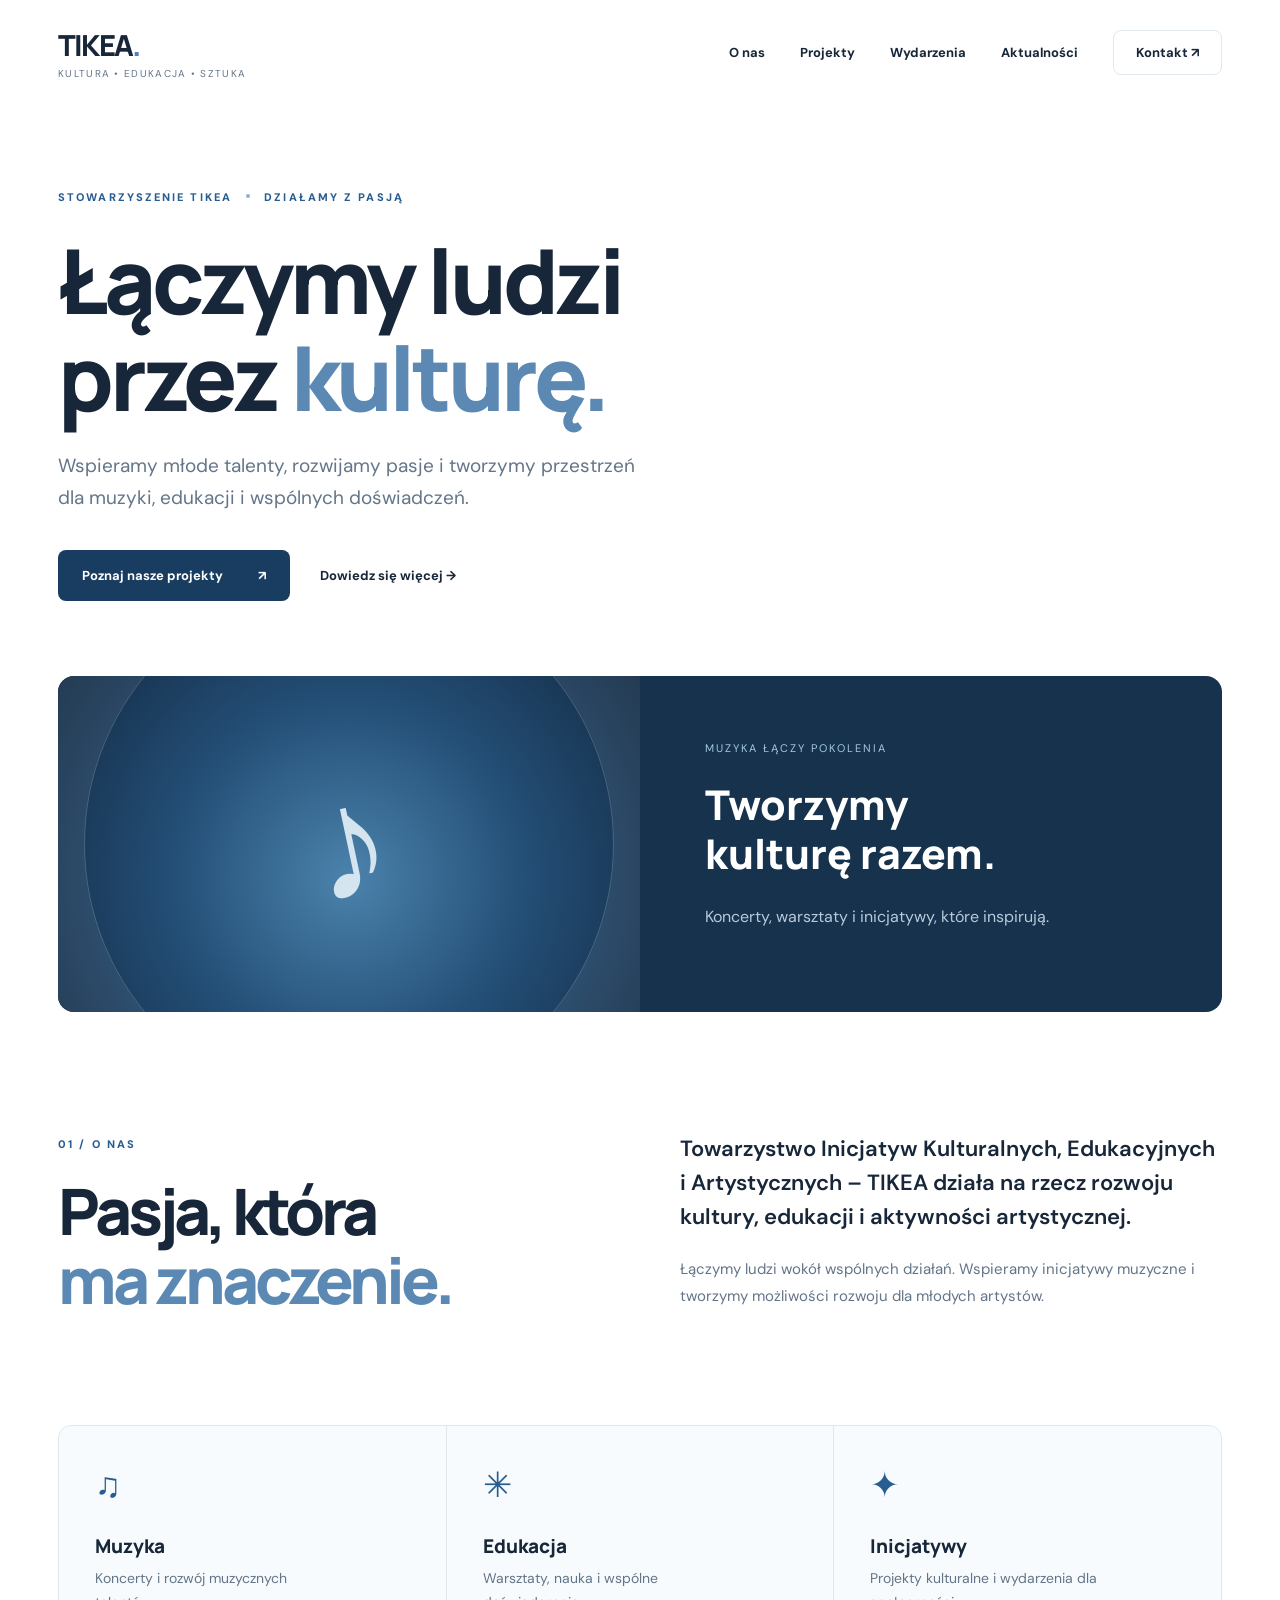
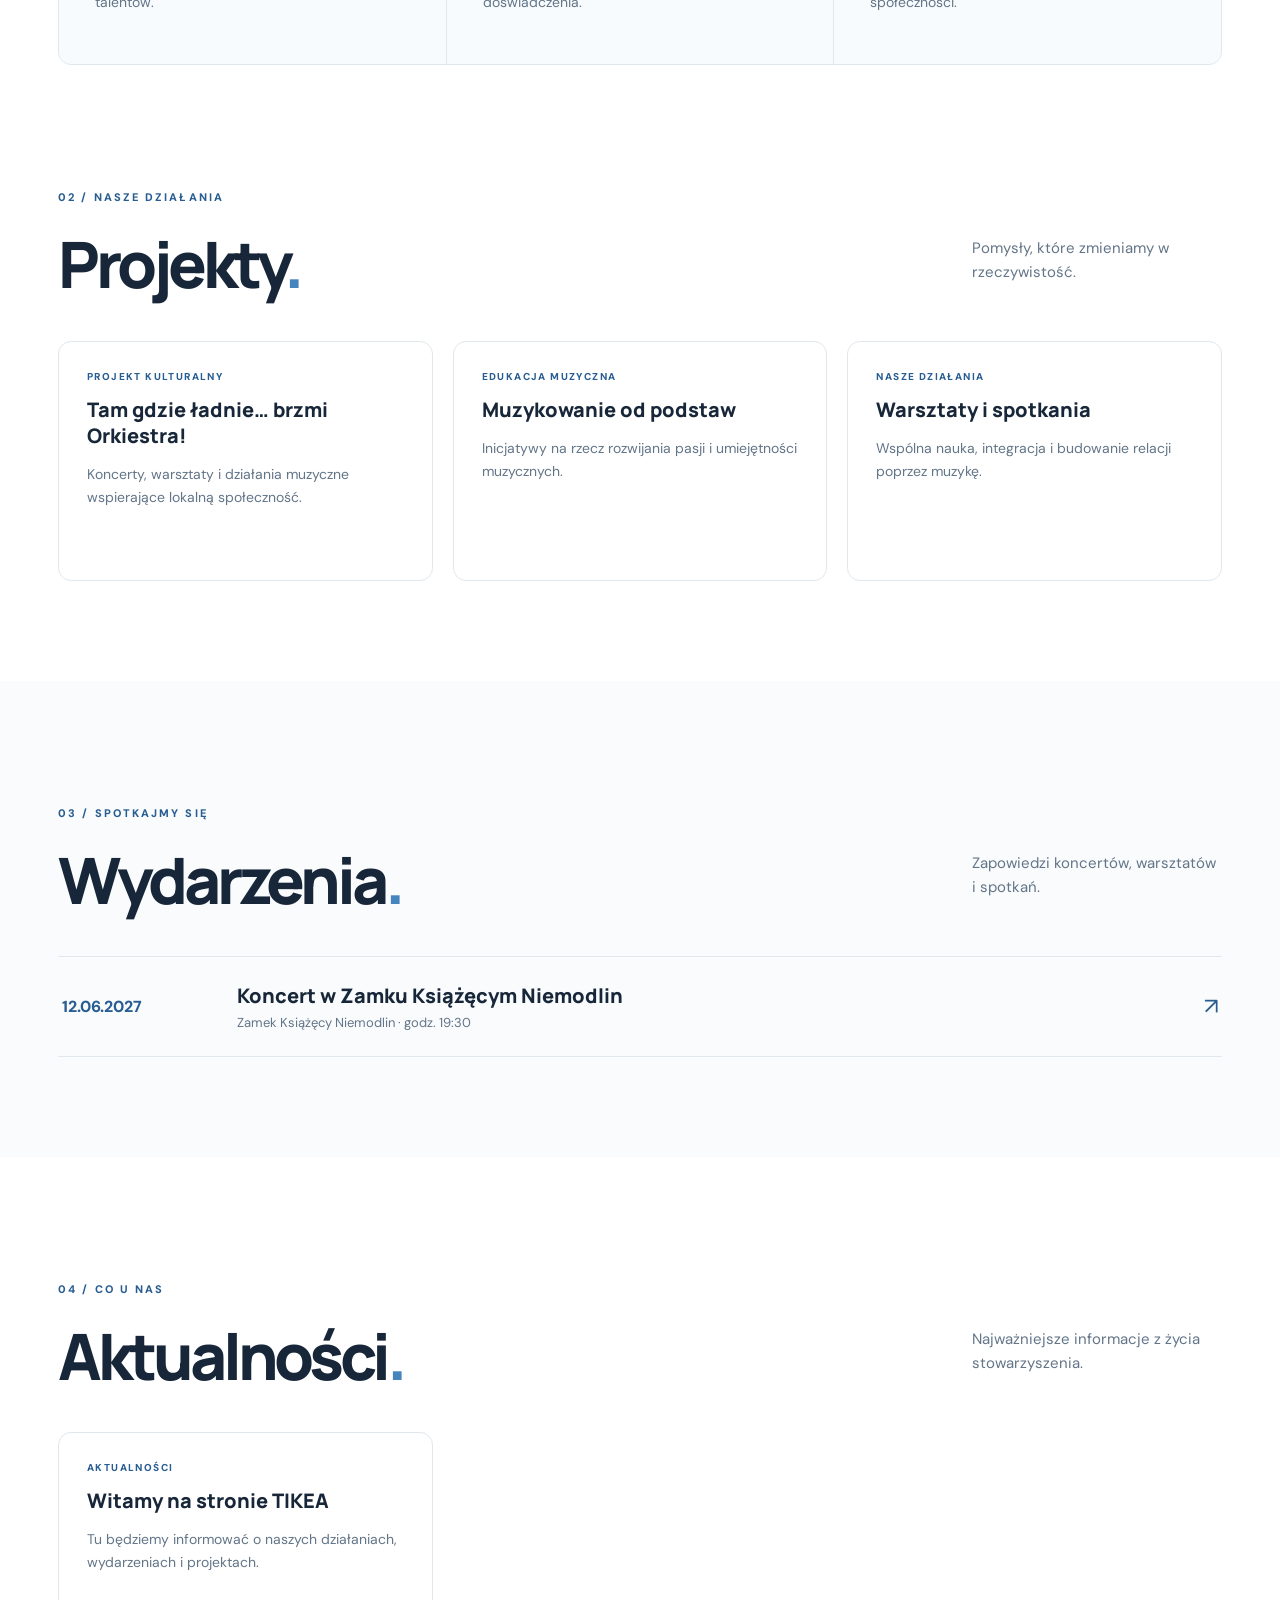
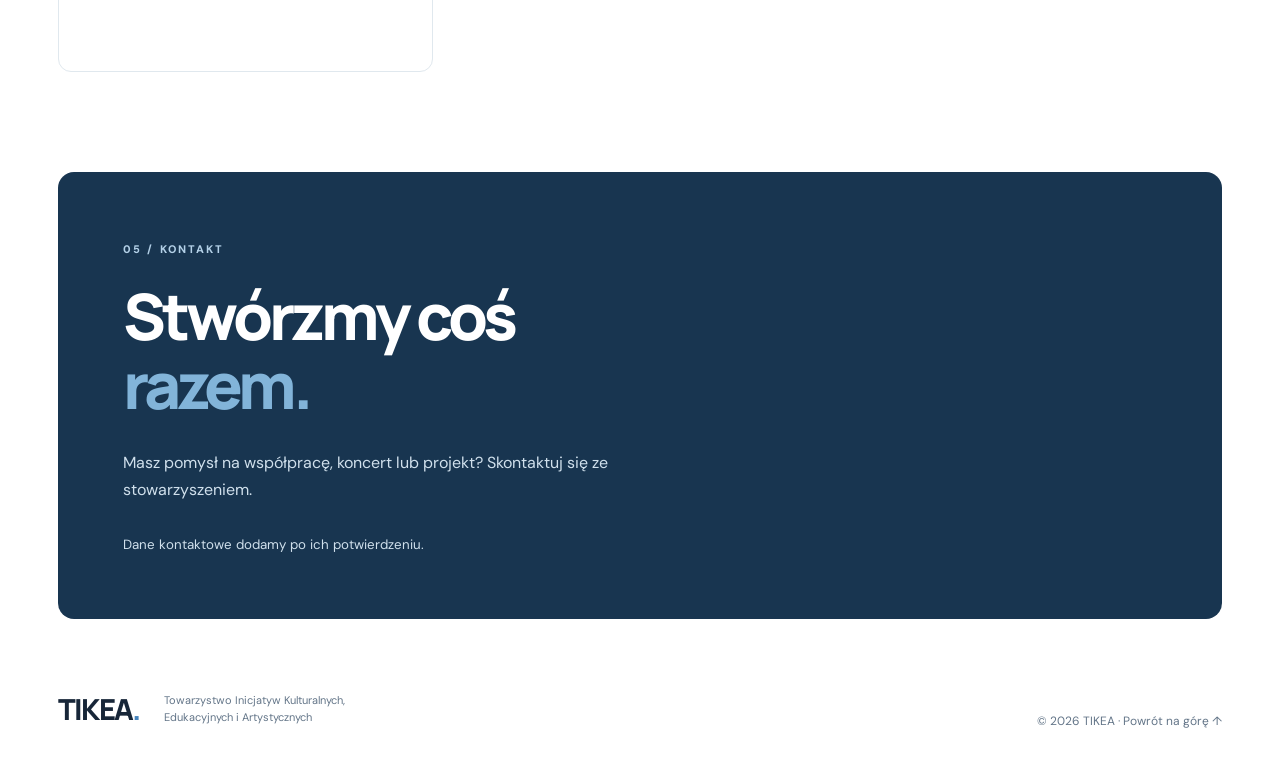
==== index.html @ 7aa43058 "Add files via upload" ====
<!doctype html><html lang="pl"><head><meta charset="utf-8"><meta name="viewport" content="width=device-width, initial-scale=1"><meta name="description" content="TIKEA – Towarzystwo Inicjatyw Kulturalnych, Edukacyjnych i Artystycznych. Kultura, edukacja, muzyka i wydarzenia."><title>TIKEA — Kultura, edukacja, sztuka</title><link rel="stylesheet" href="assets/style.css"></head><body><header class="top"><a href="#start" class="brand" aria-label="TIKEA strona główna"><b>TIKEA<span>.</span></b><small>kultura • edukacja • sztuka</small></a><button class="menu" aria-label="Otwórz menu" aria-expanded="false">☰</button><nav id="nav"><a href="#onas">O nas</a><a href="#projekty">Projekty</a><a href="#wydarzenia">Wydarzenia</a><a href="#aktualnosci">Aktualności</a><a href="#kontakt" class="navcta">Kontakt ↗</a></nav></header><main><section id="start" class="hero"><div class="eyebrow">STOWARZYSZENIE TIKEA <span class="dot"></span> DZIAŁAMY Z PASJĄ</div><h1>Łączymy ludzi<br>przez <em>kulturę.</em></h1><p>Wspieramy młode talenty, rozwijamy pasje i tworzymy przestrzeń dla muzyki, edukacji i wspólnych doświadczeń.</p><div class="actions"><a class="button" href="#projekty">Poznaj nasze projekty <span>↗</span></a><a class="textlink" href="#onas">Dowiedz się więcej →</a></div><div class="feature"><div class="feature-art" aria-hidden="true"><div class="rings"></div><span>♪</span></div><div class="feature-copy"><span>MUZYKA ŁĄCZY POKOLENIA</span><b>Tworzymy kulturę razem.</b><p>Koncerty, warsztaty i inicjatywy, które inspirują.</p></div></div></section><section id="onas" class="section about"><div><span class="section-label">01 / O NAS</span><h2>Pasja, która<br><em>ma znaczenie.</em></h2></div><div><p class="lead">Towarzystwo Inicjatyw Kulturalnych, Edukacyjnych i Artystycznych – TIKEA działa na rzecz rozwoju kultury, edukacji i aktywności artystycznej.</p><p>Łączymy ludzi wokół wspólnych działań. Wspieramy inicjatywy muzyczne i tworzymy możliwości rozwoju dla młodych artystów.</p></div></section><section class="values" aria-label="Obszary działalności"><article><span class="symbol">♫</span><h3>Muzyka</h3><p>Koncerty i rozwój muzycznych talentów.</p></article><article><span class="symbol">✳</span><h3>Edukacja</h3><p>Warsztaty, nauka i wspólne doświadczenia.</p></article><article><span class="symbol">✦</span><h3>Inicjatywy</h3><p>Projekty kulturalne i wydarzenia dla społeczności.</p></article></section><section id="projekty" class="section stack"><div class="section-header"><div><span class="section-label">02 / NASZE DZIAŁANIA</span><h2>Projekty<span class="accent">.</span></h2></div><p>Pomysły, które zmieniamy w rzeczywistość.</p></div><div id="projects" class="cards"></div></section><section id="wydarzenia" class="section stack muted"><div class="section-header"><div><span class="section-label">03 / SPOTKAJMY SIĘ</span><h2>Wydarzenia<span class="accent">.</span></h2></div><p>Zapowiedzi koncertów, warsztatów i spotkań.</p></div><div id="events" class="event-list"></div></section><section id="aktualnosci" class="section stack"><div class="section-header"><div><span class="section-label">04 / CO U NAS</span><h2>Aktualności<span class="accent">.</span></h2></div><p>Najważniejsze informacje z życia stowarzyszenia.</p></div><div id="news" class="cards"></div></section><section id="kontakt" class="contact"><span class="section-label">05 / KONTAKT</span><h2>Stwórzmy coś<br><em>razem.</em></h2><p>Masz pomysł na współpracę, koncert lub projekt? Skontaktuj się ze stowarzyszeniem.</p><div id="contact-links"></div></section></main><footer><div><b>TIKEA<span>.</span></b><small>Towarzystwo Inicjatyw Kulturalnych,<br>Edukacyjnych i Artystycznych</small></div><div>© <span id="year"></span> TIKEA · <a href="#start">Powrót na górę ↑</a></div></footer><script src="assets/app.js" defer></script></body></html>
---- assets/style.css ----
@import url('https://fonts.googleapis.com/css2?family=DM+Sans:wght@400;500;600;700&family=Manrope:wght@400;500;600;700;800&display=swap');
:root{--ink:#172638;--muted:#637588;--line:#e0e8ee;--blue:#285d92;--bg:#f9fbfc}*{box-sizing:border-box}html{scroll-behavior:smooth}body{margin:0;color:var(--ink);background:white;font-family:'DM Sans',Arial,sans-serif}h1,h2,h3,p{margin-top:0}a{color:inherit;text-decoration:none}button{font:inherit}.top{max-width:1240px;margin:auto;padding:25px 38px;display:flex;align-items:center;justify-content:space-between}.brand{display:flex;flex-direction:column;gap:2px}.brand b,footer b{font:800 29px Manrope,sans-serif;letter-spacing:-1.8px}.brand b span,footer b span,.accent{color:#4584bd}.brand small{font-size:10px;letter-spacing:1.3px;text-transform:uppercase;color:var(--muted)}nav{display:flex;gap:35px;align-items:center;font-size:13px;font-weight:700}nav>a:hover{color:var(--blue)}.navcta{border:1px solid var(--line);padding:13px 22px;border-radius:8px}.menu{display:none}.hero,.section,.contact{max-width:1240px;margin:auto;padding-left:38px;padding-right:38px}.hero{padding-top:85px}.eyebrow,.section-label{font-size:11px;letter-spacing:2.1px;font-weight:800;color:var(--blue)}.dot{display:inline-block;width:4px;height:4px;margin:0 9px 3px;background:#99adc0;border-radius:50%}h1,h2,.contact h2{font-family:Manrope,Arial,sans-serif;letter-spacing:-4px;line-height:1.08;font-weight:800}h1{font-size:clamp(51px,7vw,94px);margin:28px 0 24px}h1 em,h2 em{font-style:normal;color:#5b89b3}.hero>p{max-width:580px;color:var(--muted);font-size:19px;line-height:1.7}.actions{display:flex;gap:30px;align-items:center;margin:36px 0 75px}.button{background:#193d61;color:white;padding:17px 24px;border-radius:8px;font-weight:700;font-size:13px;display:inline-flex;gap:35px;align-items:center}.button:hover{background:#285d92}.textlink{font-size:13px;font-weight:700}.feature{border-radius:16px;overflow:hidden;display:grid;grid-template-columns:1fr 1fr;background:#17324d;min-height:320px}.feature-art{background:radial-gradient(circle at 50% 60%,#4b83ac,#244f77 49%,#132b44);position:relative;display:flex;align-items:center;justify-content:center;overflow:hidden}.feature-art span{font-size:160px;color:#d5e5f0;transform:rotate(-12deg)}.rings{position:absolute;width:530px;height:530px;border:1px solid #ffffff33;border-radius:100%;box-shadow:0 0 0 70px #ffffff0b,0 0 0 150px #ffffff08}.feature-copy{padding:65px;display:flex;flex-direction:column;justify-content:center;color:white}.feature-copy span{letter-spacing:2px;font-size:11px;color:#a4c8e1}.feature-copy b{font:800 clamp(29px,3.2vw,46px)/1.2 Manrope,sans-serif;max-width:330px;margin:25px 0}.feature-copy p{color:#b7cadb;line-height:1.7}.section{padding-top:120px;padding-bottom:100px;scroll-margin-top:30px}.about{display:grid;grid-template-columns:1fr 1fr;gap:80px}.section h2,.contact h2{font-size:clamp(40px,5vw,64px);margin:23px 0 0}.about p{line-height:1.8;color:var(--muted);font-size:15px}.about .lead{font-size:22px;line-height:1.55;color:var(--ink);font-weight:600}.values{max-width:1164px;margin:0 auto;display:grid;grid-template-columns:repeat(3,1fr);gap:1px;background:var(--line);border:1px solid var(--line);border-radius:13px;overflow:hidden}.values article{background:#f8fbfd;padding:36px}.symbol{font-size:35px;color:var(--blue)}.values h3{margin:25px 0 8px;font:800 19px Manrope,sans-serif}.values p{line-height:1.7;color:var(--muted);font-size:14px;max-width:240px}.section-header{display:flex;justify-content:space-between;align-items:end;gap:30px;margin-bottom:42px}.section-header p{font-size:15px;color:var(--muted);max-width:250px;line-height:1.6}.cards{display:grid;grid-template-columns:repeat(3,minmax(0,1fr));gap:20px}.tile{border:1px solid var(--line);border-radius:13px;padding:28px;min-height:240px;display:flex;flex-direction:column;gap:14px}.tile .tag{letter-spacing:1.4px;font-size:10px;color:var(--blue);font-weight:800;text-transform:uppercase}.tile h3{font:800 20px/1.3 Manrope,sans-serif;margin:0}.tile p{font-size:14px;line-height:1.65;color:var(--muted)}.tile small{color:var(--blue);font-weight:700;margin-top:auto}.muted{background:var(--bg);max-width:none;padding-left:max(38px,calc((100vw - 1164px)/2));padding-right:max(38px,calc((100vw - 1164px)/2))}.event-list{border-top:1px solid var(--line)}.event{border-bottom:1px solid var(--line);padding:25px 4px;display:grid;grid-template-columns:150px 1fr auto;gap:25px;align-items:center}.event time{font-weight:800;color:var(--blue)}.event h3{font:800 20px Manrope,sans-serif;margin:0 0 5px}.event p{margin:0;color:var(--muted);font-size:13px}.event>span{font-size:23px;color:var(--blue)}.contact{background:#183550;color:white;border-radius:16px;max-width:1164px;padding:65px;margin-bottom:70px}.contact .section-label{color:#b3d0e7}.contact h2 em{color:#82b4d9}.contact p{color:#d0e0ec;line-height:1.7;max-width:500px;margin:30px 0}.contact a{font-weight:700;border-bottom:1px solid #a5c8e5;padding-bottom:4px}.contact small{color:#d0e0ec}footer{max-width:1240px;margin:auto;padding:0 38px 40px;display:flex;justify-content:space-between;align-items:end;gap:20px;font-size:12px;color:var(--muted)}footer>div:first-child{display:flex;gap:25px;align-items:center}footer b{color:var(--ink)}footer small{font-size:11px;line-height:1.6}footer a:hover{color:var(--blue)}@media(max-width:760px){.top{padding:20px}.menu{display:block;border:0;background:#eff4f8;border-radius:7px;padding:9px 13px}nav{display:none;position:absolute;top:75px;left:0;right:0;background:white;padding:24px;box-shadow:0 10px 20px #17263820;flex-direction:column;align-items:stretch;z-index:5}nav.open{display:flex}.hero,.section{padding-left:22px;padding-right:22px}.hero{padding-top:50px}h1,h2,.contact h2{letter-spacing:-2px}.actions{flex-wrap:wrap;margin-bottom:45px}.feature,.about{grid-template-columns:1fr}.feature-art{min-height:240px}.feature-copy{padding:35px}.about{gap:20px}.values{grid-template-columns:1fr;margin:0 22px}.section{padding-top:85px;padding-bottom:70px}.section-header{align-items:start;flex-direction:column}.cards{grid-template-columns:1fr}.event{grid-template-columns:90px 1fr 20px;gap:12px}.event h3{font-size:16px}.contact{margin:0 22px 55px;padding:38px 25px}footer{padding:0 22px 30px;align-items:start;flex-direction:column}}
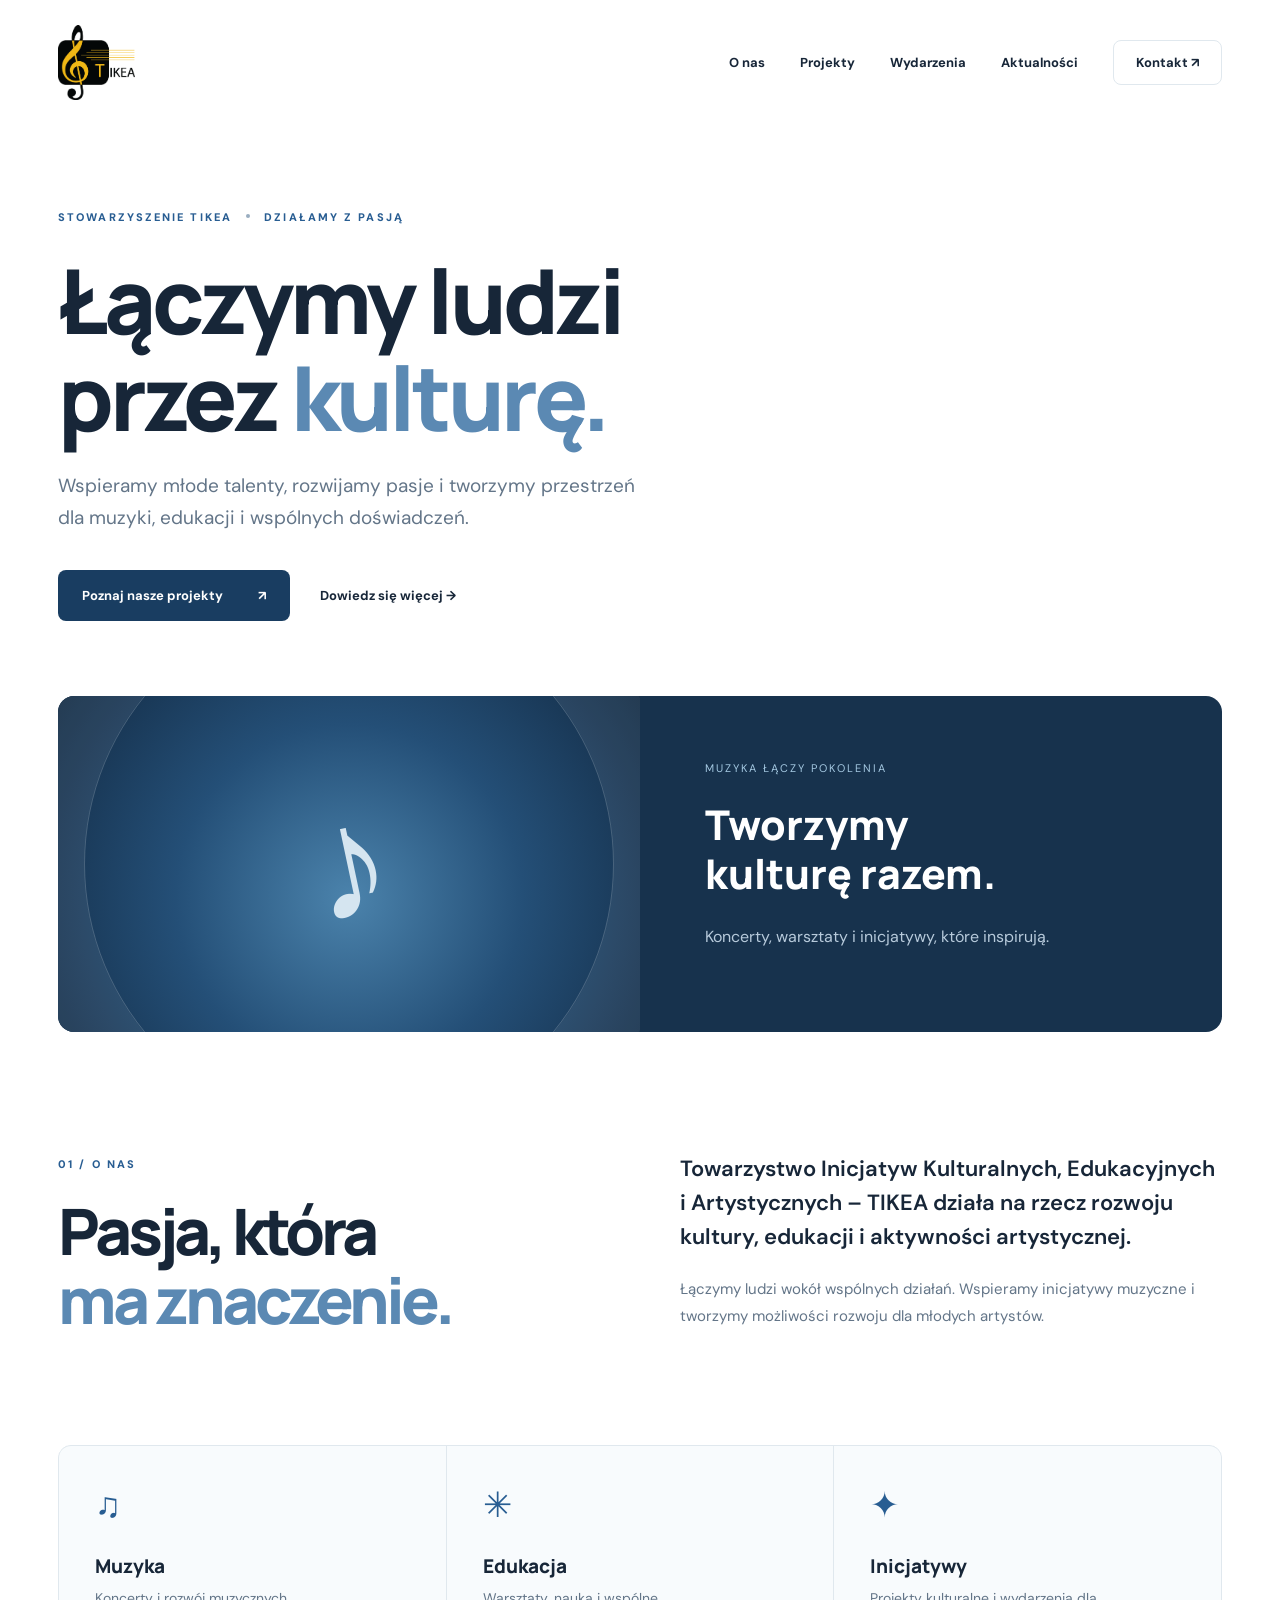
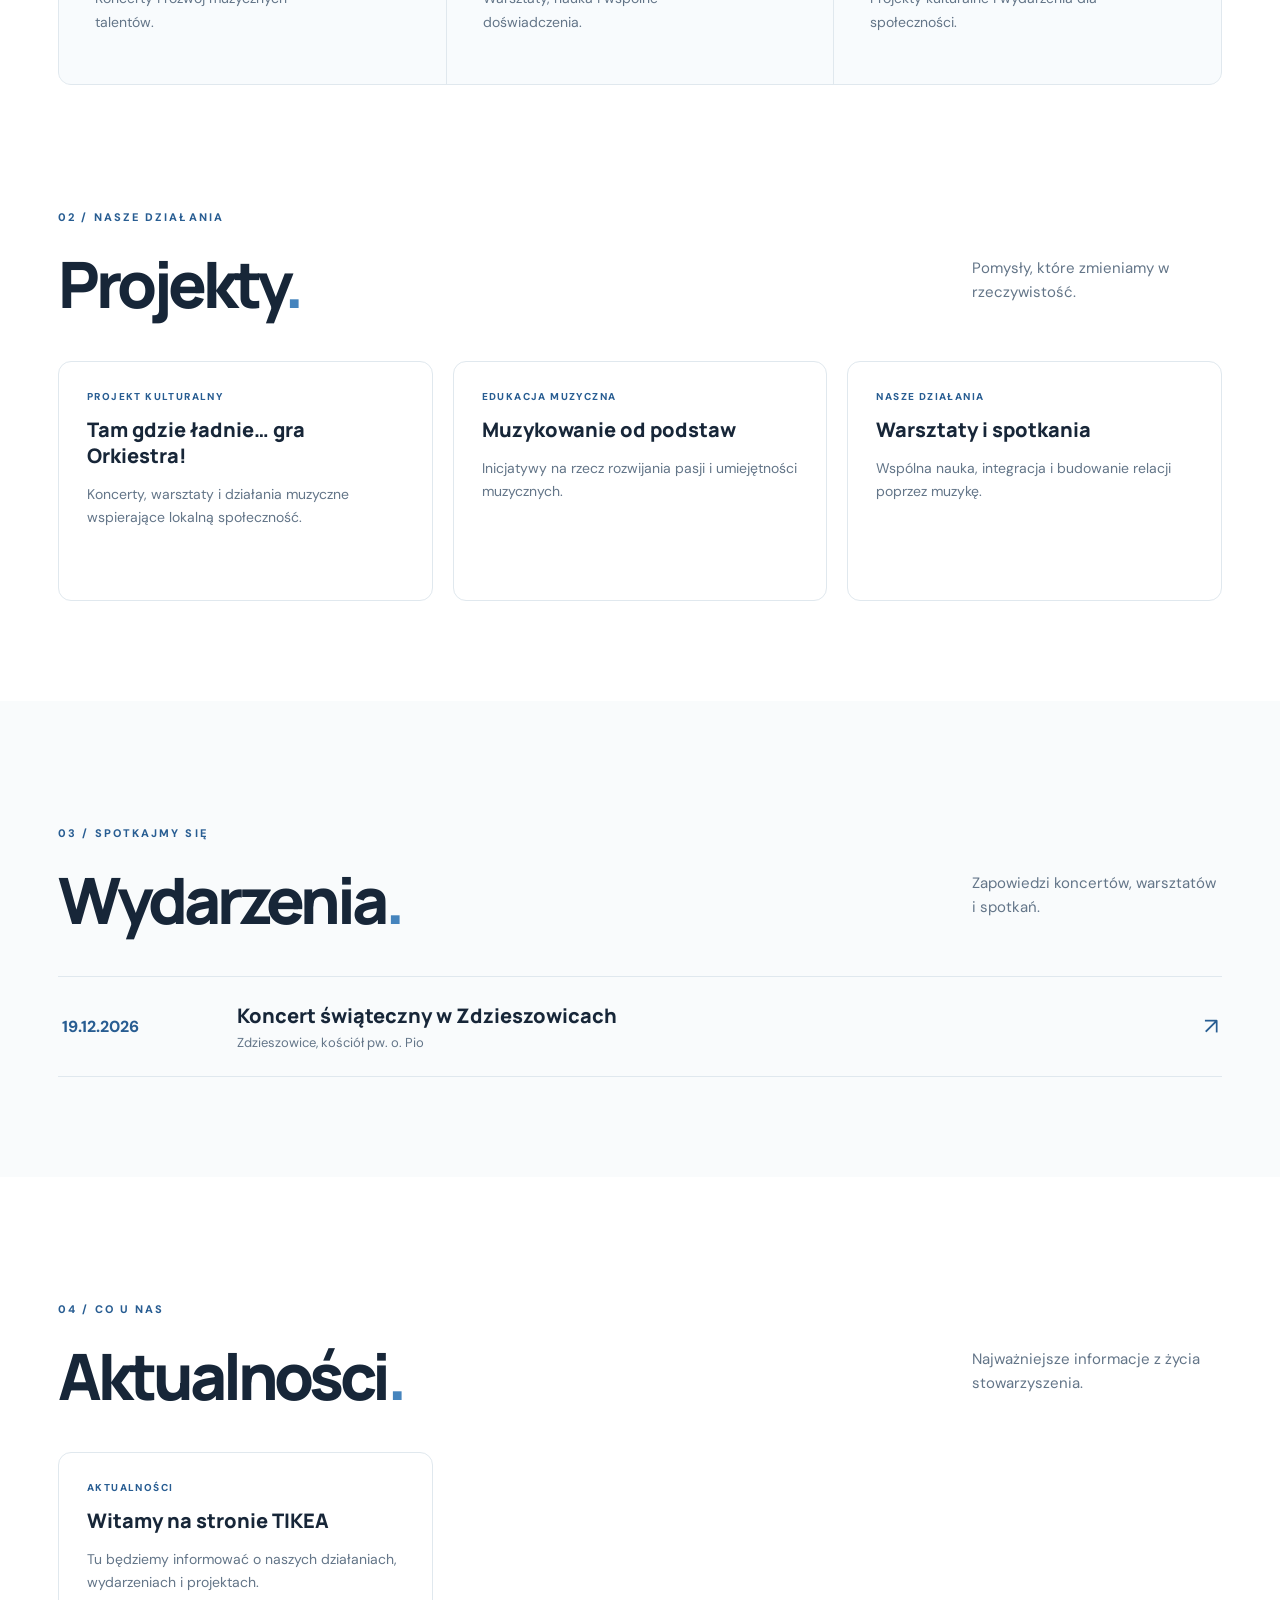
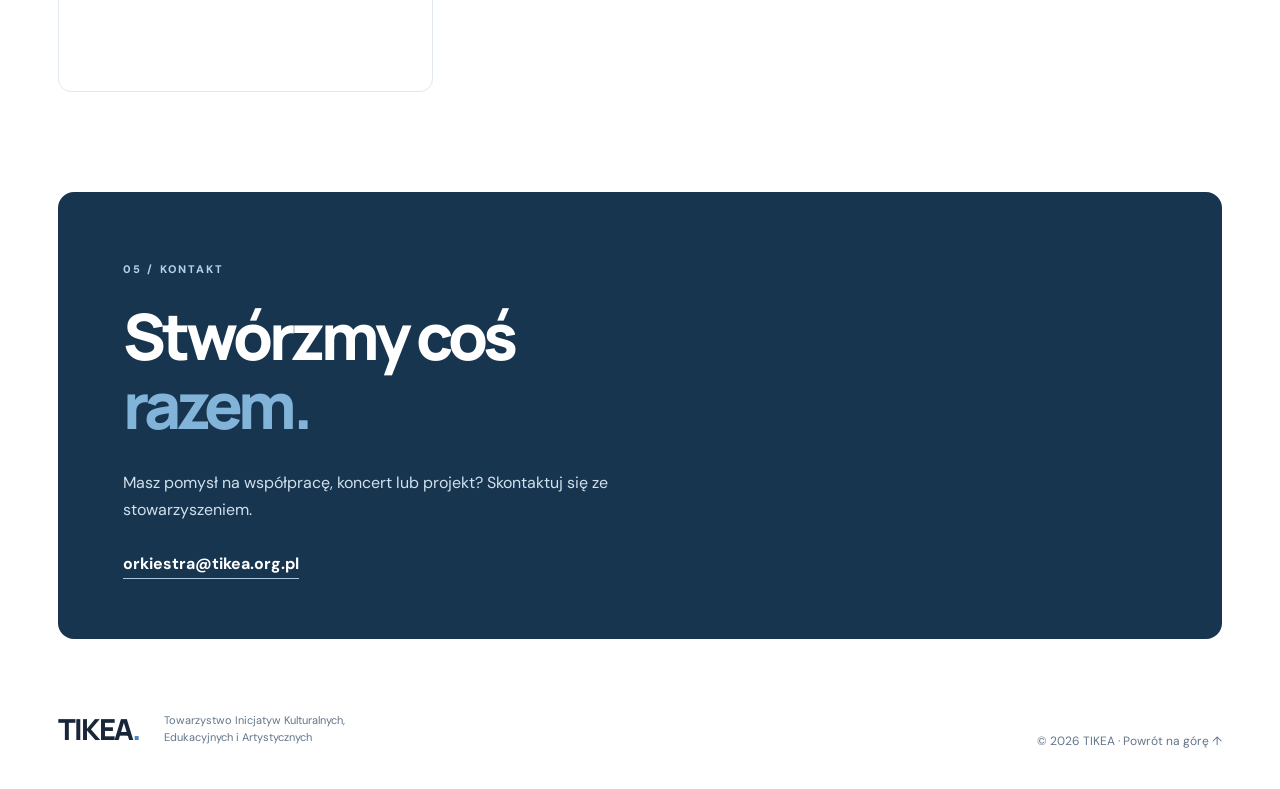
==== commit dd663b31: "Refactor index.html structure and styles" ====
--- a/index.html
+++ b/index.html
@@ -1 +1,232 @@
-<!doctype html><html lang="pl"><head><meta charset="utf-8"><meta name="viewport" content="width=device-width, initial-scale=1"><meta name="description" content="TIKEA – Towarzystwo Inicjatyw Kulturalnych, Edukacyjnych i Artystycznych. Kultura, edukacja, muzyka i wydarzenia."><title>TIKEA — Kultura, edukacja, sztuka</title><link rel="stylesheet" href="assets/style.css"></head><body><header class="top"><a href="#start" class="brand" aria-label="TIKEA strona główna"><b>TIKEA<span>.</span></b><small>kultura • edukacja • sztuka</small></a><button class="menu" aria-label="Otwórz menu" aria-expanded="false">☰</button><nav id="nav"><a href="#onas">O nas</a><a href="#projekty">Projekty</a><a href="#wydarzenia">Wydarzenia</a><a href="#aktualnosci">Aktualności</a><a href="#kontakt" class="navcta">Kontakt ↗</a></nav></header><main><section id="start" class="hero"><div class="eyebrow">STOWARZYSZENIE TIKEA <span class="dot"></span> DZIAŁAMY Z PASJĄ</div><h1>Łączymy ludzi<br>przez <em>kulturę.</em></h1><p>Wspieramy młode talenty, rozwijamy pasje i tworzymy przestrzeń dla muzyki, edukacji i wspólnych doświadczeń.</p><div class="actions"><a class="button" href="#projekty">Poznaj nasze projekty <span>↗</span></a><a class="textlink" href="#onas">Dowiedz się więcej →</a></div><div class="feature"><div class="feature-art" aria-hidden="true"><div class="rings"></div><span>♪</span></div><div class="feature-copy"><span>MUZYKA ŁĄCZY POKOLENIA</span><b>Tworzymy kulturę razem.</b><p>Koncerty, warsztaty i inicjatywy, które inspirują.</p></div></div></section><section id="onas" class="section about"><div><span class="section-label">01 / O NAS</span><h2>Pasja, która<br><em>ma znaczenie.</em></h2></div><div><p class="lead">Towarzystwo Inicjatyw Kulturalnych, Edukacyjnych i Artystycznych – TIKEA działa na rzecz rozwoju kultury, edukacji i aktywności artystycznej.</p><p>Łączymy ludzi wokół wspólnych działań. Wspieramy inicjatywy muzyczne i tworzymy możliwości rozwoju dla młodych artystów.</p></div></section><section class="values" aria-label="Obszary działalności"><article><span class="symbol">♫</span><h3>Muzyka</h3><p>Koncerty i rozwój muzycznych talentów.</p></article><article><span class="symbol">✳</span><h3>Edukacja</h3><p>Warsztaty, nauka i wspólne doświadczenia.</p></article><article><span class="symbol">✦</span><h3>Inicjatywy</h3><p>Projekty kulturalne i wydarzenia dla społeczności.</p></article></section><section id="projekty" class="section stack"><div class="section-header"><div><span class="section-label">02 / NASZE DZIAŁANIA</span><h2>Projekty<span class="accent">.</span></h2></div><p>Pomysły, które zmieniamy w rzeczywistość.</p></div><div id="projects" class="cards"></div></section><section id="wydarzenia" class="section stack muted"><div class="section-header"><div><span class="section-label">03 / SPOTKAJMY SIĘ</span><h2>Wydarzenia<span class="accent">.</span></h2></div><p>Zapowiedzi koncertów, warsztatów i spotkań.</p></div><div id="events" class="event-list"></div></section><section id="aktualnosci" class="section stack"><div class="section-header"><div><span class="section-label">04 / CO U NAS</span><h2>Aktualności<span class="accent">.</span></h2></div><p>Najważniejsze informacje z życia stowarzyszenia.</p></div><div id="news" class="cards"></div></section><section id="kontakt" class="contact"><span class="section-label">05 / KONTAKT</span><h2>Stwórzmy coś<br><em>razem.</em></h2><p>Masz pomysł na współpracę, koncert lub projekt? Skontaktuj się ze stowarzyszeniem.</p><div id="contact-links"></div></section></main><footer><div><b>TIKEA<span>.</span></b><small>Towarzystwo Inicjatyw Kulturalnych,<br>Edukacyjnych i Artystycznych</small></div><div>© <span id="year"></span> TIKEA · <a href="#start">Powrót na górę ↑</a></div></footer><script src="assets/app.js" defer></script></body></html>
+
+<!doctype html>
+<html lang="pl">
+<head>
+  <meta charset="utf-8">
+  <meta name="viewport" content="width=device-width, initial-scale=1">
+  <meta name="description" content="TIKEA – Towarzystwo Inicjatyw Kulturalnych, Edukacyjnych i Artystycznych. Kultura, edukacja, muzyka i wydarzenia.">
+  <title>TIKEA — Kultura, edukacja, sztuka</title>
+  <link rel="stylesheet" href="assets/style.css">
+  <style>
+    /* Logo TIKEA w nagłówku */
+    .top .brand {
+      display: flex;
+      align-items: center;
+      flex-shrink: 0;
+      text-decoration: none;
+      line-height: 1;
+    }
+
+    .top .brand img {
+      display: block;
+      width: auto;
+      height: 75px;
+      max-width: 260px;
+      object-fit: contain;
+    }
+
+    @media (max-width: 600px) {
+      .top .brand img {
+        height: 52px;
+        max-width: 180px;
+      }
+    }
+  </style>
+</head>
+
+<body>
+
+<header class="top">
+
+  <!-- ORYGINALNE LOGO TIKEA -->
+  <a href="#start" class="brand" aria-label="TIKEA – strona główna">
+    <img
+      src="assets/logo-tikea.png"
+      alt="Logo Stowarzyszenia TIKEA"
+      width="820"
+      height="797"
+    >
+  </a>
+
+  <button class="menu" aria-label="Otwórz menu" aria-expanded="false">☰</button>
+
+  <nav id="nav">
+    <a href="#onas">O nas</a>
+    <a href="#projekty">Projekty</a>
+    <a href="#wydarzenia">Wydarzenia</a>
+    <a href="#aktualnosci">Aktualności</a>
+    <a href="#kontakt" class="navcta">Kontakt ↗</a>
+  </nav>
+
+</header>
+
+<main>
+
+  <!-- STRONA GŁÓWNA -->
+  <section id="start" class="hero">
+    <div class="eyebrow">
+      STOWARZYSZENIE TIKEA
+      <span class="dot"></span>
+      DZIAŁAMY Z PASJĄ
+    </div>
+
+    <h1>
+      Łączymy ludzi<br>
+      przez <em>kulturę.</em>
+    </h1>
+
+    <p>
+      Wspieramy młode talenty, rozwijamy pasje
+      i tworzymy przestrzeń dla muzyki, edukacji
+      i wspólnych doświadczeń.
+    </p>
+
+    <div class="actions">
+      <a class="button" href="#projekty">
+        Poznaj nasze projekty <span>↗</span>
+      </a>
+      <a class="textlink" href="#onas">
+        Dowiedz się więcej →
+      </a>
+    </div>
+
+    <div class="feature">
+      <div class="feature-art" aria-hidden="true">
+        <div class="rings"></div>
+        <span>♪</span>
+      </div>
+
+      <div class="feature-copy">
+        <span>MUZYKA ŁĄCZY POKOLENIA</span>
+        <b>Tworzymy kulturę razem.</b>
+        <p>Koncerty, warsztaty i inicjatywy, które inspirują.</p>
+      </div>
+    </div>
+  </section>
+
+  <!-- O NAS -->
+  <section id="onas" class="section about">
+    <div>
+      <span class="section-label">01 / O NAS</span>
+      <h2>
+        Pasja, która<br>
+        <em>ma znaczenie.</em>
+      </h2>
+    </div>
+
+    <div>
+      <p class="lead">
+        Towarzystwo Inicjatyw Kulturalnych,
+        Edukacyjnych i Artystycznych – TIKEA
+        działa na rzecz rozwoju kultury,
+        edukacji i aktywności artystycznej.
+      </p>
+
+      <p>
+        Łączymy ludzi wokół wspólnych działań.
+        Wspieramy inicjatywy muzyczne i tworzymy
+        możliwości rozwoju dla młodych artystów.
+      </p>
+    </div>
+  </section>
+
+  <!-- OBSZARY DZIAŁALNOŚCI -->
+  <section class="values" aria-label="Obszary działalności">
+    <article>
+      <span class="symbol">♫</span>
+      <h3>Muzyka</h3>
+      <p>Koncerty i rozwój muzycznych talentów.</p>
+    </article>
+
+    <article>
+      <span class="symbol">✳</span>
+      <h3>Edukacja</h3>
+      <p>Warsztaty, nauka i wspólne doświadczenia.</p>
+    </article>
+
+    <article>
+      <span class="symbol">✦</span>
+      <h3>Inicjatywy</h3>
+      <p>Projekty kulturalne i wydarzenia dla społeczności.</p>
+    </article>
+  </section>
+
+  <!-- PROJEKTY -->
+  <section id="projekty" class="section stack">
+    <div class="section-header">
+      <div>
+        <span class="section-label">02 / NASZE DZIAŁANIA</span>
+        <h2>Projekty<span class="accent">.</span></h2>
+      </div>
+      <p>Pomysły, które zmieniamy w rzeczywistość.</p>
+    </div>
+
+    <div id="projects" class="cards"></div>
+  </section>
+
+  <!-- WYDARZENIA -->
+  <section id="wydarzenia" class="section stack muted">
+    <div class="section-header">
+      <div>
+        <span class="section-label">03 / SPOTKAJMY SIĘ</span>
+        <h2>Wydarzenia<span class="accent">.</span></h2>
+      </div>
+      <p>Zapowiedzi koncertów, warsztatów i spotkań.</p>
+    </div>
+
+    <div id="events" class="event-list"></div>
+  </section>
+
+  <!-- AKTUALNOŚCI -->
+  <section id="aktualnosci" class="section stack">
+    <div class="section-header">
+      <div>
+        <span class="section-label">04 / CO U NAS</span>
+        <h2>Aktualności<span class="accent">.</span></h2>
+      </div>
+      <p>Najważniejsze informacje z życia stowarzyszenia.</p>
+    </div>
+
+    <div id="news" class="cards"></div>
+  </section>
+
+  <!-- KONTAKT -->
+  <section id="kontakt" class="contact">
+    <span class="section-label">05 / KONTAKT</span>
+
+    <h2>
+      Stwórzmy coś<br>
+      <em>razem.</em>
+    </h2>
+
+    <p>
+      Masz pomysł na współpracę, koncert lub projekt?
+      Skontaktuj się ze stowarzyszeniem.
+    </p>
+
+    <div id="contact-links"></div>
+  </section>
+
+</main>
+
+<!-- STOPKA -->
+<footer>
+  <div>
+    <b>TIKEA<span>.</span></b>
+    <small>
+      Towarzystwo Inicjatyw Kulturalnych,<br>
+      Edukacyjnych i Artystycznych
+    </small>
+  </div>
+
+  <div>
+    © <span id="year"></span> TIKEA ·
+    <a href="#start">Powrót na górę ↑</a>
+  </div>
+</footer>
+
+<!-- AUTOMATYCZNE WCZYTYWANIE TREŚCI Z CMS -->
+<script src="assets/app.js" defer></script>
+
+</body>
+</html>
--- a/assets/style.css
+++ b/assets/style.css
@@ -1,2 +1,8 @@
 @import url('https://fonts.googleapis.com/css2?family=DM+Sans:wght@400;500;600;700&family=Manrope:wght@400;500;600;700;800&display=swap');
 :root{--ink:#172638;--muted:#637588;--line:#e0e8ee;--blue:#285d92;--bg:#f9fbfc}*{box-sizing:border-box}html{scroll-behavior:smooth}body{margin:0;color:var(--ink);background:white;font-family:'DM Sans',Arial,sans-serif}h1,h2,h3,p{margin-top:0}a{color:inherit;text-decoration:none}button{font:inherit}.top{max-width:1240px;margin:auto;padding:25px 38px;display:flex;align-items:center;justify-content:space-between}.brand{display:flex;flex-direction:column;gap:2px}.brand b,footer b{font:800 29px Manrope,sans-serif;letter-spacing:-1.8px}.brand b span,footer b span,.accent{color:#4584bd}.brand small{font-size:10px;letter-spacing:1.3px;text-transform:uppercase;color:var(--muted)}nav{display:flex;gap:35px;align-items:center;font-size:13px;font-weight:700}nav>a:hover{color:var(--blue)}.navcta{border:1px solid var(--line);padding:13px 22px;border-radius:8px}.menu{display:none}.hero,.section,.contact{max-width:1240px;margin:auto;padding-left:38px;padding-right:38px}.hero{padding-top:85px}.eyebrow,.section-label{font-size:11px;letter-spacing:2.1px;font-weight:800;color:var(--blue)}.dot{display:inline-block;width:4px;height:4px;margin:0 9px 3px;background:#99adc0;border-radius:50%}h1,h2,.contact h2{font-family:Manrope,Arial,sans-serif;letter-spacing:-4px;line-height:1.08;font-weight:800}h1{font-size:clamp(51px,7vw,94px);margin:28px 0 24px}h1 em,h2 em{font-style:normal;color:#5b89b3}.hero>p{max-width:580px;color:var(--muted);font-size:19px;line-height:1.7}.actions{display:flex;gap:30px;align-items:center;margin:36px 0 75px}.button{background:#193d61;color:white;padding:17px 24px;border-radius:8px;font-weight:700;font-size:13px;display:inline-flex;gap:35px;align-items:center}.button:hover{background:#285d92}.textlink{font-size:13px;font-weight:700}.feature{border-radius:16px;overflow:hidden;display:grid;grid-template-columns:1fr 1fr;background:#17324d;min-height:320px}.feature-art{background:radial-gradient(circle at 50% 60%,#4b83ac,#244f77 49%,#132b44);position:relative;display:flex;align-items:center;justify-content:center;overflow:hidden}.feature-art span{font-size:160px;color:#d5e5f0;transform:rotate(-12deg)}.rings{position:absolute;width:530px;height:530px;border:1px solid #ffffff33;border-radius:100%;box-shadow:0 0 0 70px #ffffff0b,0 0 0 150px #ffffff08}.feature-copy{padding:65px;display:flex;flex-direction:column;justify-content:center;color:white}.feature-copy span{letter-spacing:2px;font-size:11px;color:#a4c8e1}.feature-copy b{font:800 clamp(29px,3.2vw,46px)/1.2 Manrope,sans-serif;max-width:330px;margin:25px 0}.feature-copy p{color:#b7cadb;line-height:1.7}.section{padding-top:120px;padding-bottom:100px;scroll-margin-top:30px}.about{display:grid;grid-template-columns:1fr 1fr;gap:80px}.section h2,.contact h2{font-size:clamp(40px,5vw,64px);margin:23px 0 0}.about p{line-height:1.8;color:var(--muted);font-size:15px}.about .lead{font-size:22px;line-height:1.55;color:var(--ink);font-weight:600}.values{max-width:1164px;margin:0 auto;display:grid;grid-template-columns:repeat(3,1fr);gap:1px;background:var(--line);border:1px solid var(--line);border-radius:13px;overflow:hidden}.values article{background:#f8fbfd;padding:36px}.symbol{font-size:35px;color:var(--blue)}.values h3{margin:25px 0 8px;font:800 19px Manrope,sans-serif}.values p{line-height:1.7;color:var(--muted);font-size:14px;max-width:240px}.section-header{display:flex;justify-content:space-between;align-items:end;gap:30px;margin-bottom:42px}.section-header p{font-size:15px;color:var(--muted);max-width:250px;line-height:1.6}.cards{display:grid;grid-template-columns:repeat(3,minmax(0,1fr));gap:20px}.tile{border:1px solid var(--line);border-radius:13px;padding:28px;min-height:240px;display:flex;flex-direction:column;gap:14px}.tile .tag{letter-spacing:1.4px;font-size:10px;color:var(--blue);font-weight:800;text-transform:uppercase}.tile h3{font:800 20px/1.3 Manrope,sans-serif;margin:0}.tile p{font-size:14px;line-height:1.65;color:var(--muted)}.tile small{color:var(--blue);font-weight:700;margin-top:auto}.muted{background:var(--bg);max-width:none;padding-left:max(38px,calc((100vw - 1164px)/2));padding-right:max(38px,calc((100vw - 1164px)/2))}.event-list{border-top:1px solid var(--line)}.event{border-bottom:1px solid var(--line);padding:25px 4px;display:grid;grid-template-columns:150px 1fr auto;gap:25px;align-items:center}.event time{font-weight:800;color:var(--blue)}.event h3{font:800 20px Manrope,sans-serif;margin:0 0 5px}.event p{margin:0;color:var(--muted);font-size:13px}.event>span{font-size:23px;color:var(--blue)}.contact{background:#183550;color:white;border-radius:16px;max-width:1164px;padding:65px;margin-bottom:70px}.contact .section-label{color:#b3d0e7}.contact h2 em{color:#82b4d9}.contact p{color:#d0e0ec;line-height:1.7;max-width:500px;margin:30px 0}.contact a{font-weight:700;border-bottom:1px solid #a5c8e5;padding-bottom:4px}.contact small{color:#d0e0ec}footer{max-width:1240px;margin:auto;padding:0 38px 40px;display:flex;justify-content:space-between;align-items:end;gap:20px;font-size:12px;color:var(--muted)}footer>div:first-child{display:flex;gap:25px;align-items:center}footer b{color:var(--ink)}footer small{font-size:11px;line-height:1.6}footer a:hover{color:var(--blue)}@media(max-width:760px){.top{padding:20px}.menu{display:block;border:0;background:#eff4f8;border-radius:7px;padding:9px 13px}nav{display:none;position:absolute;top:75px;left:0;right:0;background:white;padding:24px;box-shadow:0 10px 20px #17263820;flex-direction:column;align-items:stretch;z-index:5}nav.open{display:flex}.hero,.section{padding-left:22px;padding-right:22px}.hero{padding-top:50px}h1,h2,.contact h2{letter-spacing:-2px}.actions{flex-wrap:wrap;margin-bottom:45px}.feature,.about{grid-template-columns:1fr}.feature-art{min-height:240px}.feature-copy{padding:35px}.about{gap:20px}.values{grid-template-columns:1fr;margin:0 22px}.section{padding-top:85px;padding-bottom:70px}.section-header{align-items:start;flex-direction:column}.cards{grid-template-columns:1fr}.event{grid-template-columns:90px 1fr 20px;gap:12px}.event h3{font-size:16px}.contact{margin:0 22px 55px;padding:38px 25px}footer{padding:0 22px 30px;align-items:start;flex-direction:column}}
+
+/* Logo TIKEA — zachowany oryginalny plik graficzny */
+.brand-with-logo{display:inline-flex;flex-direction:row;align-items:center;gap:12px;min-width:0}
+.site-logo{width:108px;height:105px;display:block;object-fit:contain;flex-shrink:0}
+.brand-label{display:flex;flex-direction:column;gap:2px}
+@media(max-width:760px){.site-logo{width:68px;height:66px}.brand-with-logo{gap:7px}.brand-label b{font-size:23px}.brand-label small{font-size:8px;letter-spacing:.5px}.top{gap:8px}}
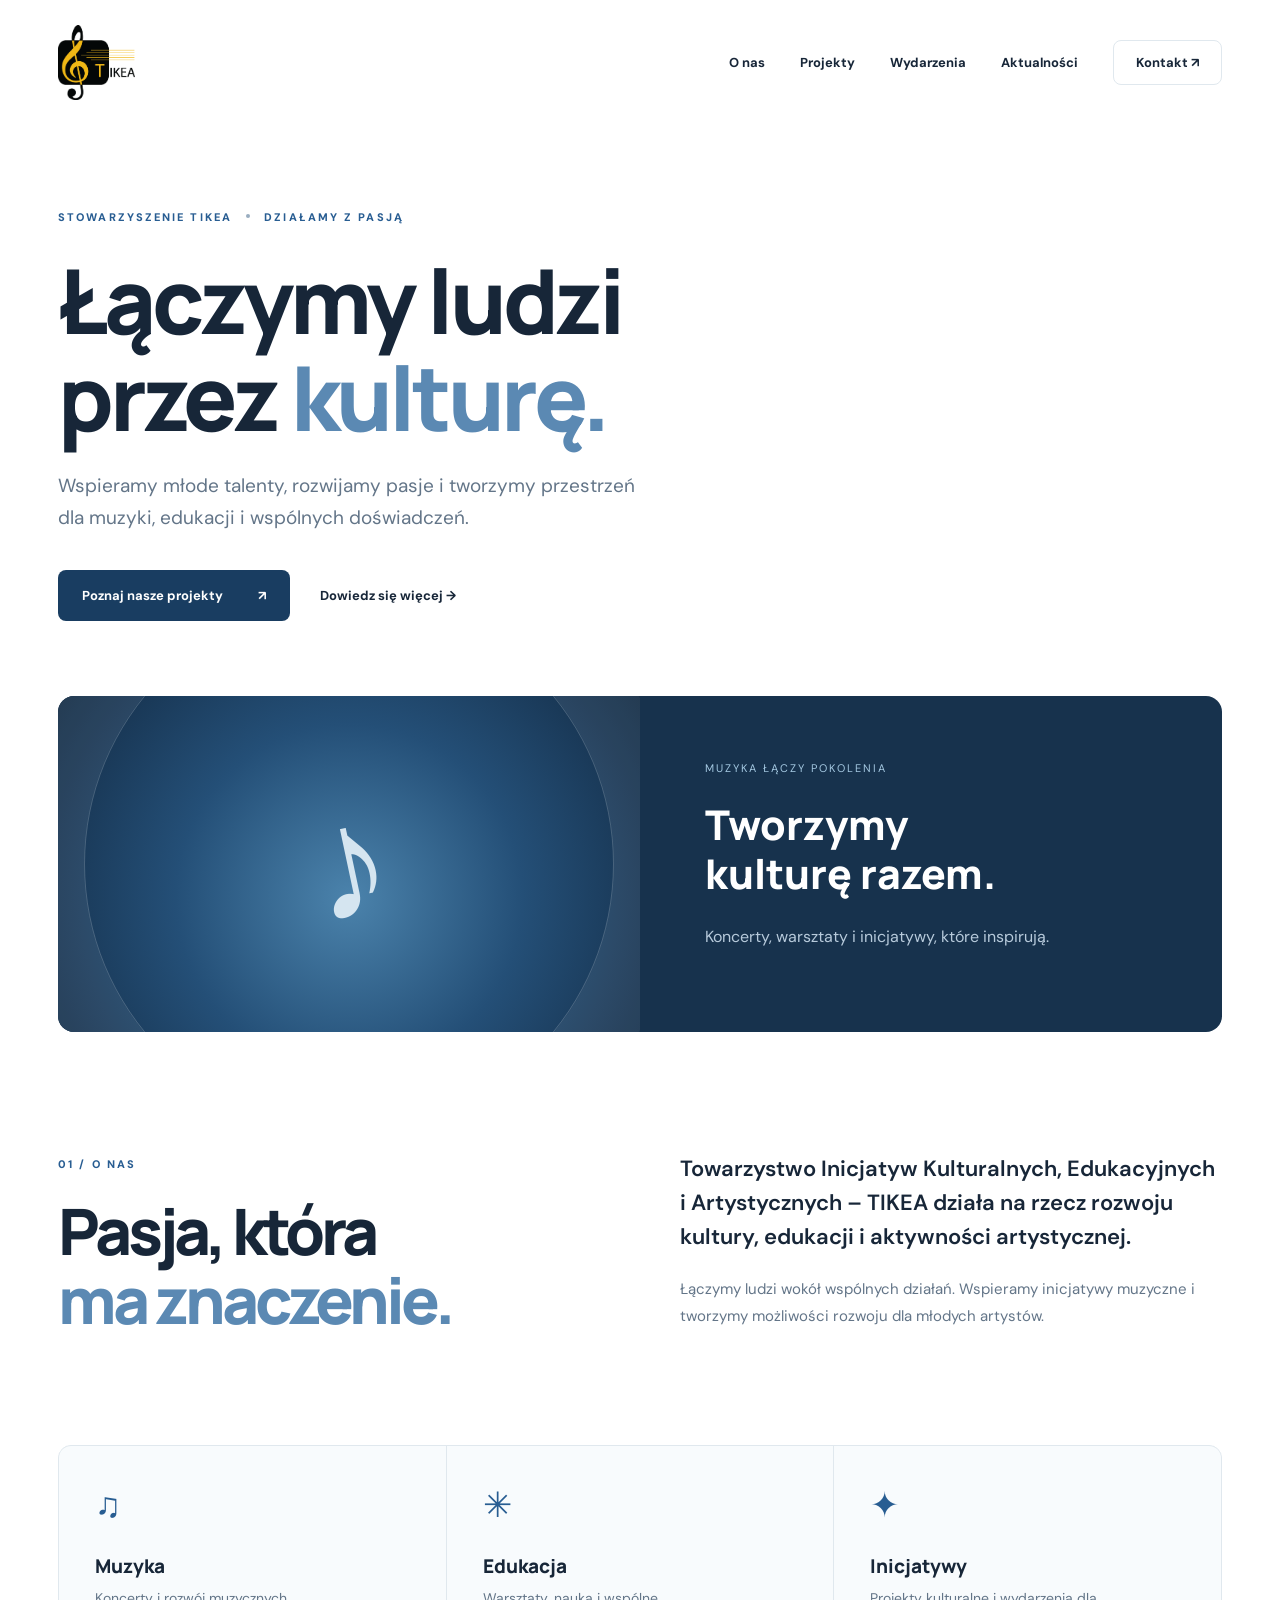
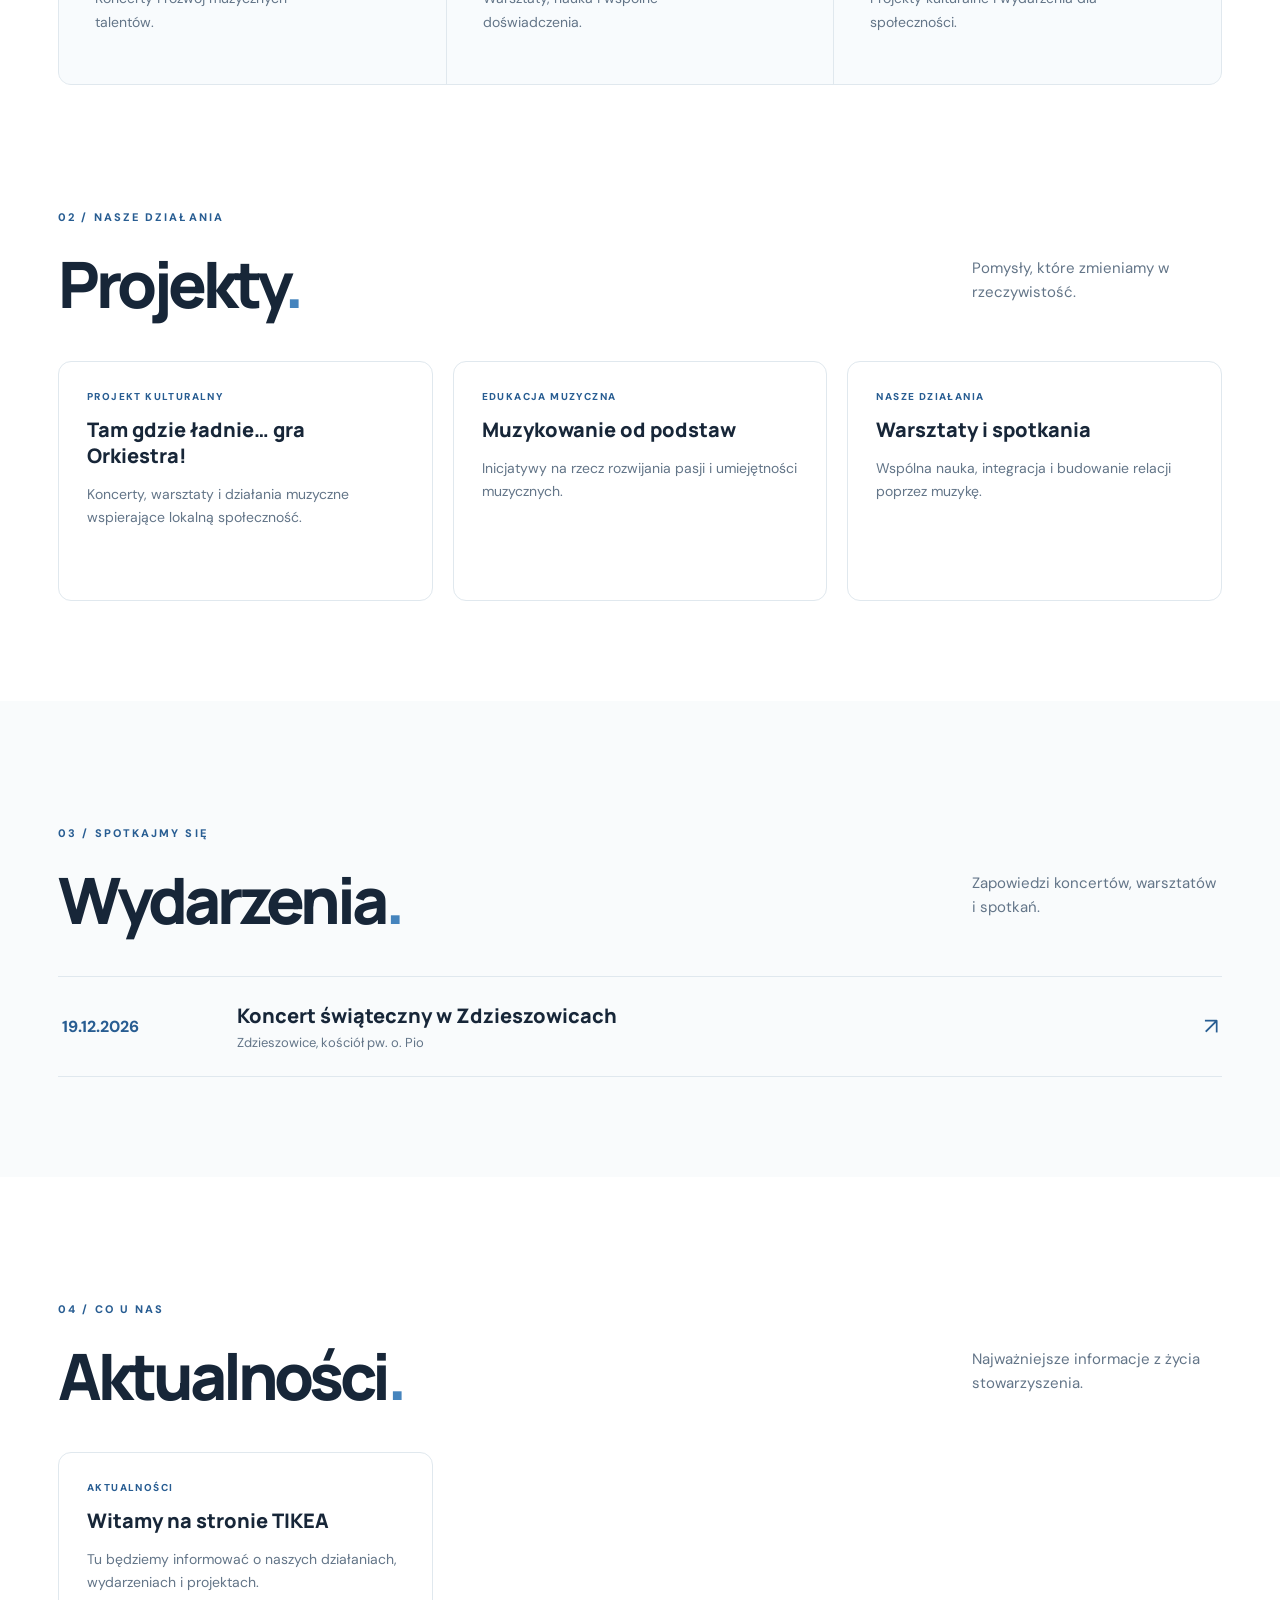
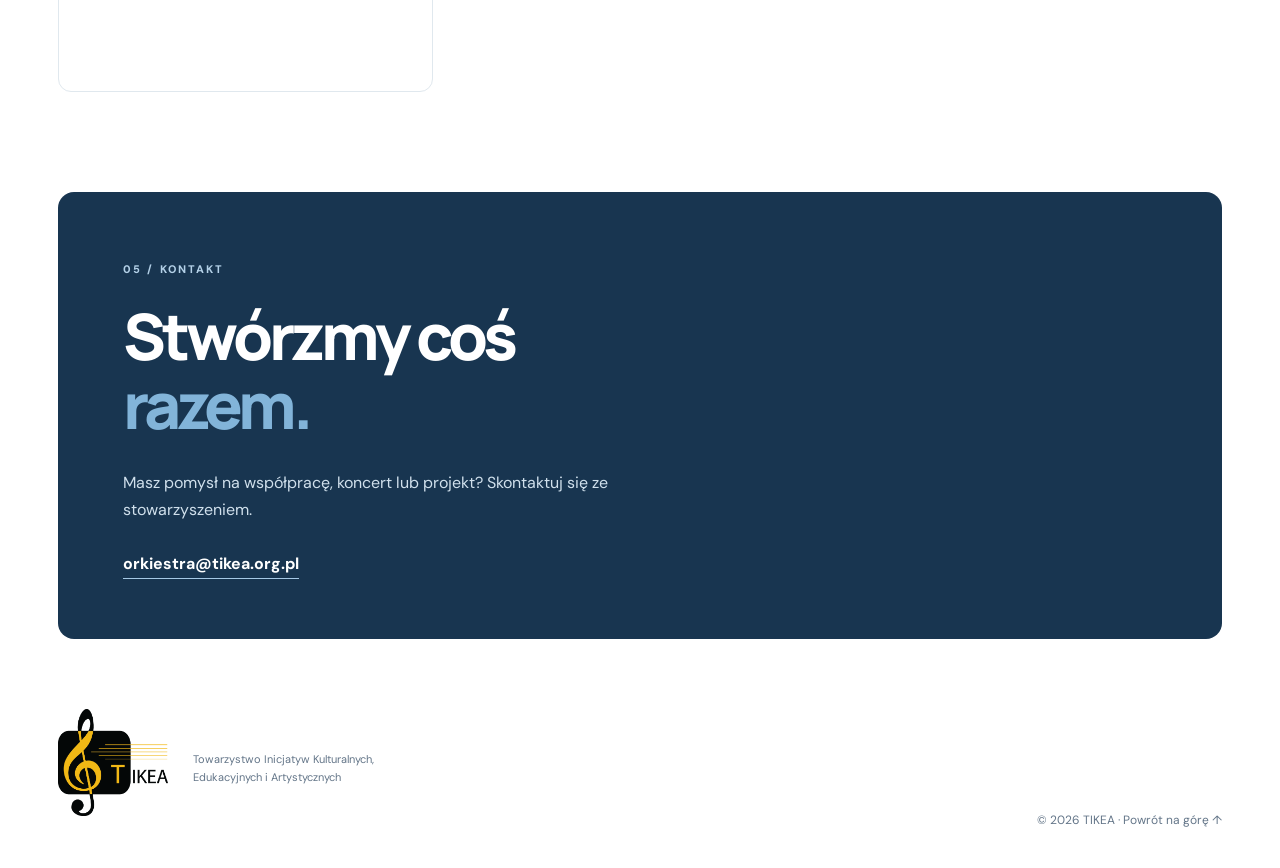
==== commit ea6df2a4: "Add logo image for TIKEA in footer Added logo image for TIKEA in the footer." ====
--- a/index.html
+++ b/index.html
@@ -212,7 +212,11 @@
 <!-- STOPKA -->
 <footer>
   <div>
-    <b>TIKEA<span>.</span></b>
+    <img
+      src="assets/logo-tikea.png"
+      alt="Logo Stowarzyszenia TIKEA"
+      style="width:110px;height:auto;display:block;margin-bottom:12px;"
+    >
     <small>
       Towarzystwo Inicjatyw Kulturalnych,<br>
       Edukacyjnych i Artystycznych
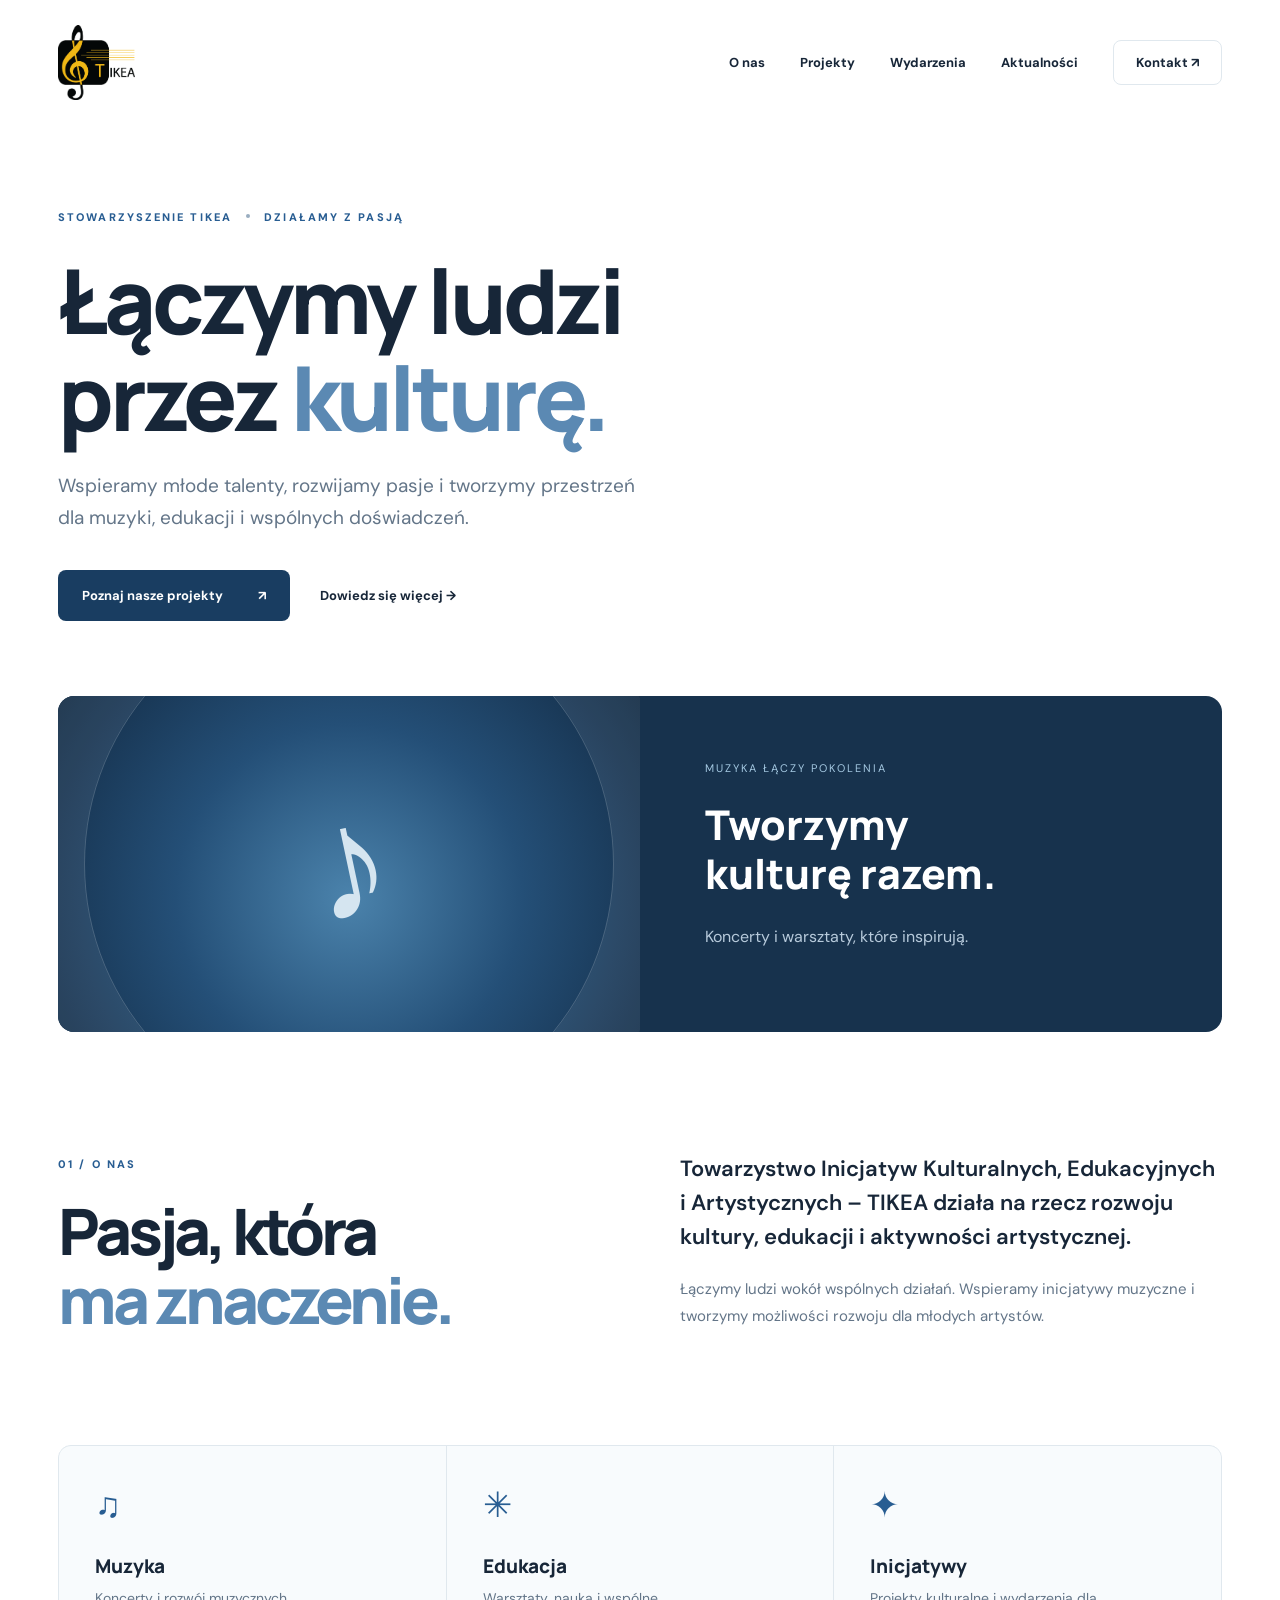
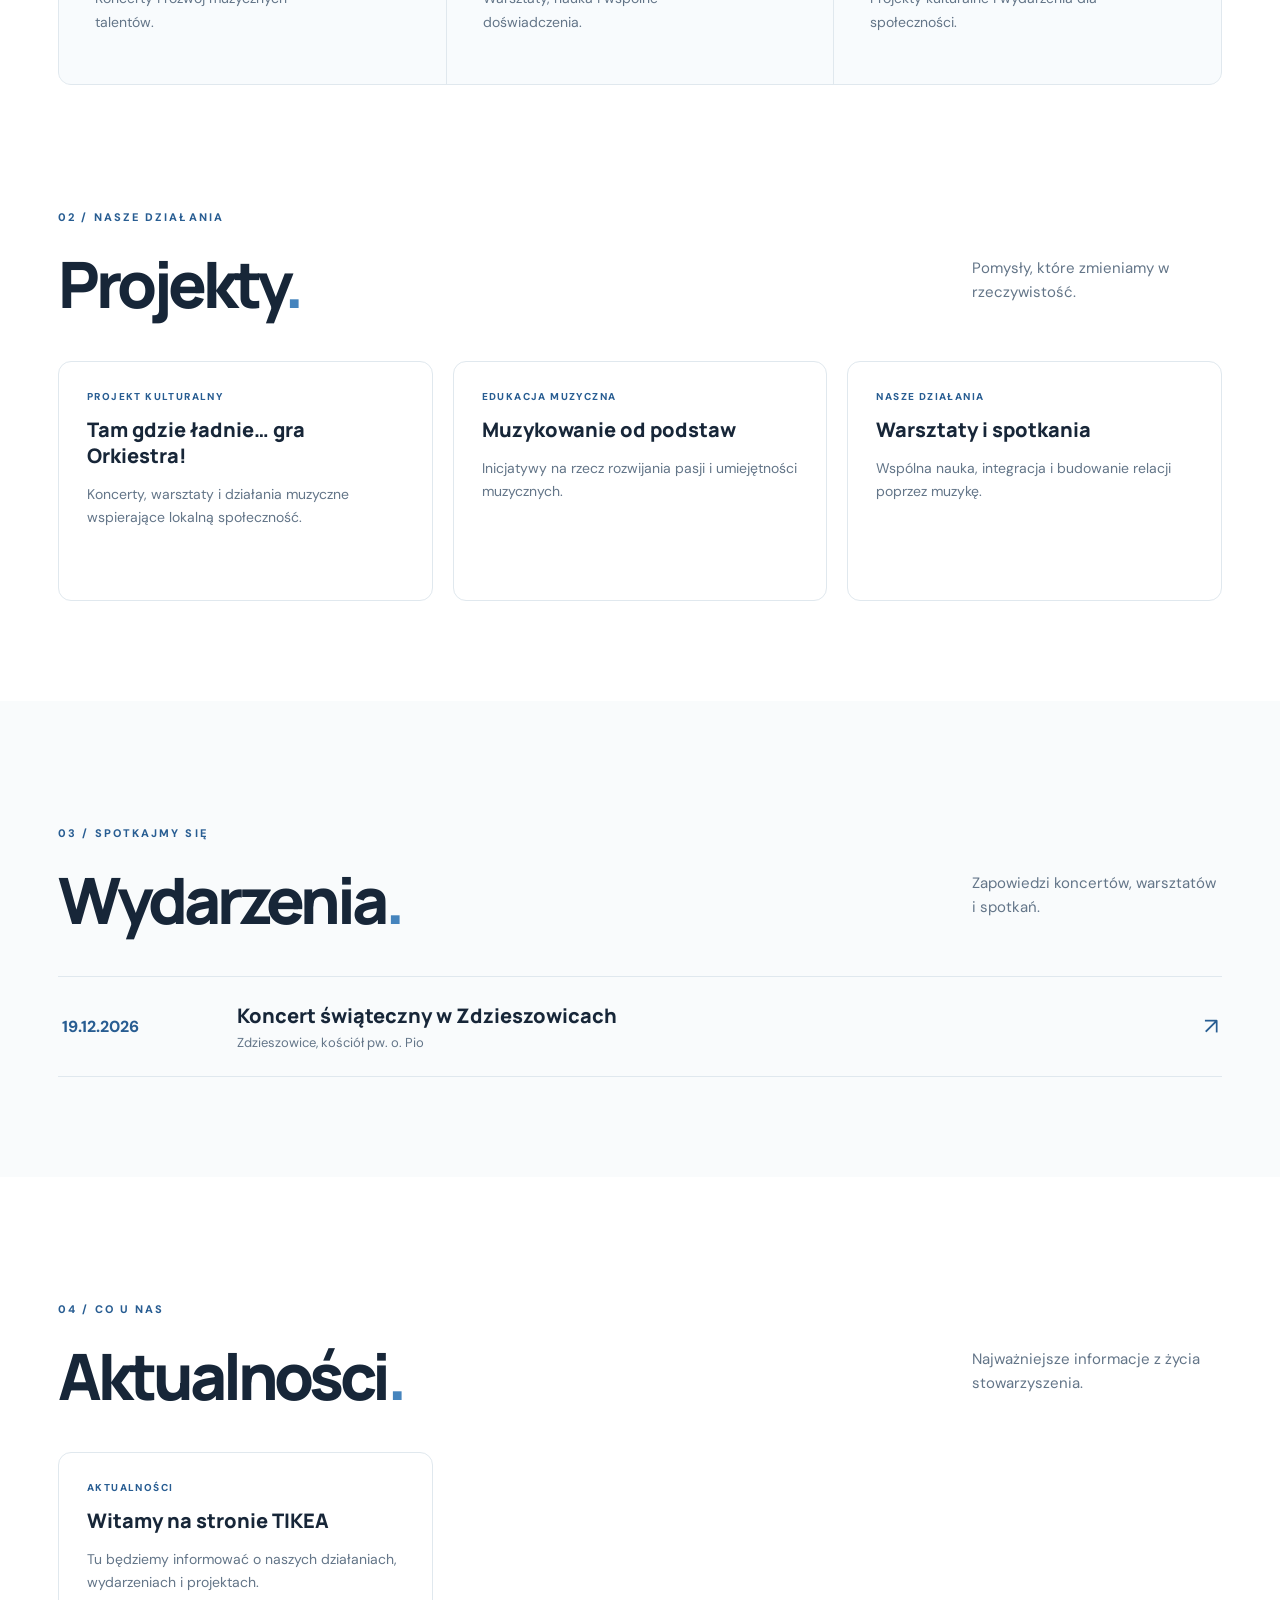
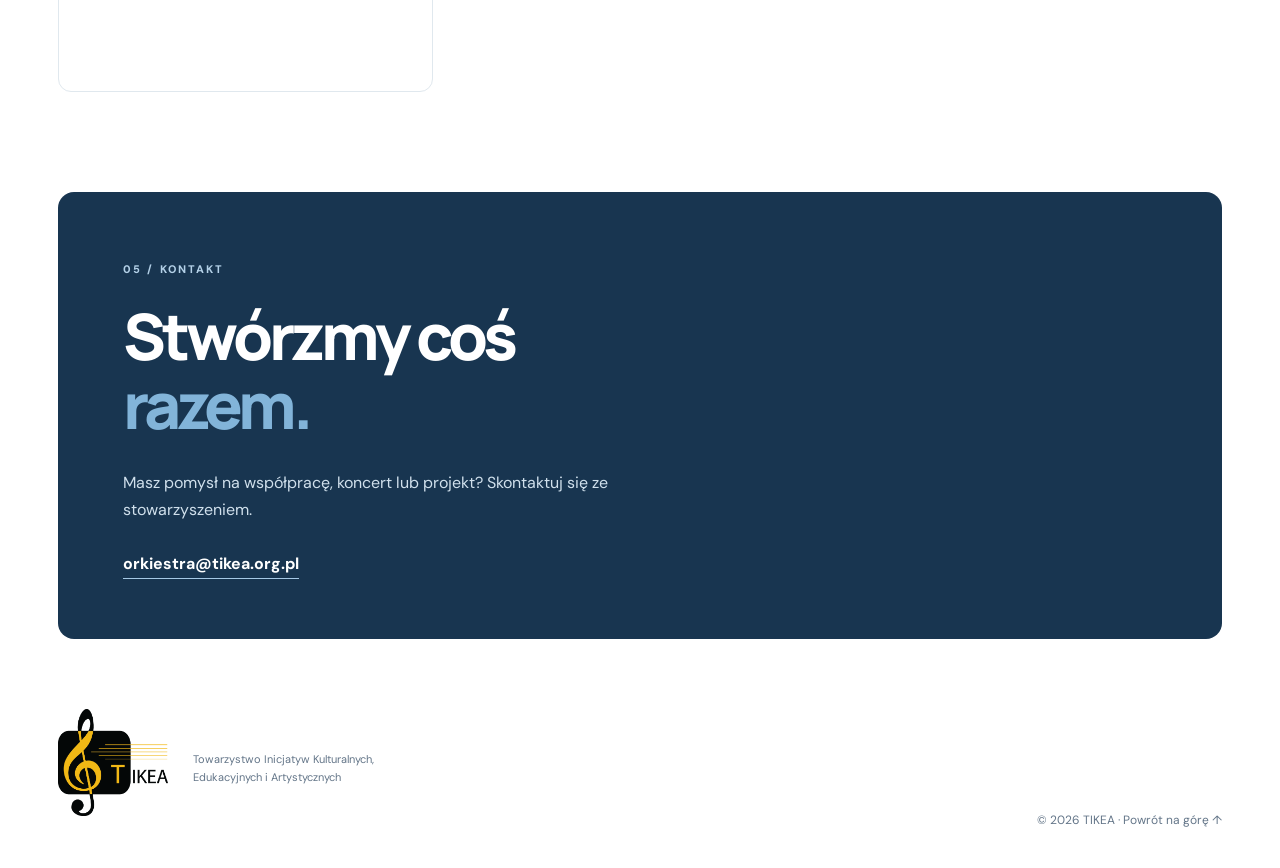
==== commit 82999cc9: "Update concert description in index.html" ====
--- a/index.html
+++ b/index.html
@@ -99,7 +99,7 @@
       <div class="feature-copy">
         <span>MUZYKA ŁĄCZY POKOLENIA</span>
         <b>Tworzymy kulturę razem.</b>
-        <p>Koncerty, warsztaty i inicjatywy, które inspirują.</p>
+        <p>Koncerty i warsztaty, które inspirują.</p>
       </div>
     </div>
   </section>
